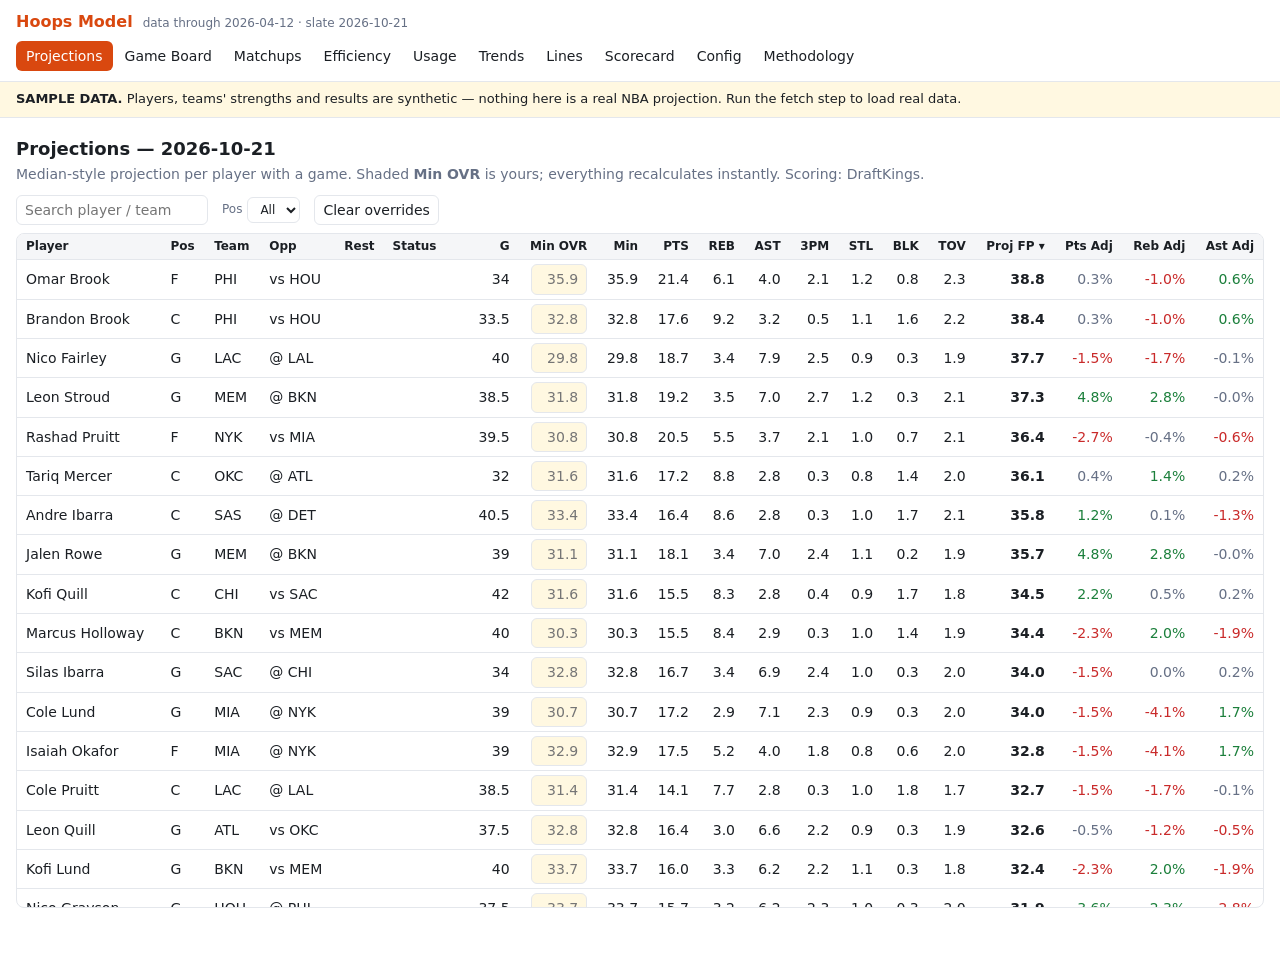
==== site/index.html @ b546e44d "Add NBA projections site: pipeline, model, backtest, scorecard, static frontend Basketball counterpa" ====
<!doctype html>
<html lang="en">
<head>
<meta charset="utf-8">
<meta name="viewport" content="width=device-width, initial-scale=1">
<title>Hoops Model</title>
<link rel="icon" href="data:,">
<link rel="stylesheet" href="style.css">
</head>
<body>
<header>
  <div class="brand"><b>Hoops Model</b><span id="asof"></span></div>
  <nav id="nav"></nav>
</header>
<div id="banner" hidden></div>
<main id="view"></main>
<script src="app.js"></script>
</body>
</html>
---- site/style.css ----
:root{--bg:#fff;--fg:#1b1f24;--mut:#667085;--line:#e4e7ec;--head:#f5f6f8;--acc:#d9480f;--in:#fff8e1;--good:#1b7f3b;--bad:#c92a2a}
@media (prefers-color-scheme:dark){:root{--bg:#14161a;--fg:#e6e8eb;--mut:#98a2b3;--line:#2a2e35;--head:#1d2025;--acc:#ff8a4c;--in:#3a3118;--good:#5fd38d;--bad:#ff7b7b}}
*{box-sizing:border-box}
body{margin:0;background:var(--bg);color:var(--fg);font:14px/1.45 system-ui,-apple-system,Segoe UI,Roboto,sans-serif}
header{display:flex;flex-wrap:wrap;gap:8px 20px;align-items:center;padding:10px 16px;border-bottom:1px solid var(--line);position:sticky;top:0;background:var(--bg);z-index:5}
.brand b{font-size:16px;color:var(--acc)}.brand span{margin-left:10px;color:var(--mut);font-size:12px}
nav{display:flex;flex-wrap:wrap;gap:2px}
nav a{padding:5px 10px;border-radius:6px;color:var(--fg);text-decoration:none}
nav a.on{background:var(--acc);color:#fff}
#banner{background:var(--in);padding:8px 16px;border-bottom:1px solid var(--line);font-size:13px}
main{padding:14px 16px 60px;max-width:1500px;margin:auto}
h2{margin:4px 0 2px;font-size:18px}p.sub{margin:0 0 10px;color:var(--mut)}
.bar{display:flex;flex-wrap:wrap;gap:8px 14px;align-items:center;margin:8px 0}
.bar label{color:var(--mut);font-size:12px;display:flex;gap:5px;align-items:center}
input,select,button{font:inherit;color:var(--fg);background:var(--bg);border:1px solid var(--line);border-radius:6px;padding:4px 8px}
button{cursor:pointer}button:hover{border-color:var(--acc)}
.tw{overflow:auto;border:1px solid var(--line);border-radius:8px;max-height:75vh}
table{border-collapse:collapse;width:100%;white-space:nowrap}
th,td{padding:4px 9px;text-align:right;border-bottom:1px solid var(--line)}
th{position:sticky;top:0;background:var(--head);cursor:pointer;user-select:none;font-weight:600;font-size:12px}
th:hover{color:var(--acc)}th.s::after{content:" \25BE"}th.s.asc::after{content:" \25B4"}
td.l,th.l{text-align:left}tr:hover td{background:var(--head)}
td input.ovr{width:56px;text-align:right;background:var(--in)}
.out td{color:var(--mut);text-decoration:line-through}
.good{color:var(--good)}.bad{color:var(--bad)}.mut{color:var(--mut)}
.pill{padding:1px 7px;border-radius:9px;font-size:11px;border:1px solid var(--line)}
.hot{color:var(--bad);border-color:var(--bad)}.cold{color:#1c7ed6;border-color:#1c7ed6}
.cards{display:grid;grid-template-columns:repeat(auto-fit,minmax(150px,1fr));gap:10px;margin:10px 0}
.card{border:1px solid var(--line);border-radius:8px;padding:10px 12px}.card b{display:block;font-size:20px}.card span{color:var(--mut);font-size:12px}
.doc{max-width:820px;line-height:1.55}.doc h3{margin:18px 0 4px}.doc code{background:var(--head);padding:1px 4px;border-radius:4px}
.two{display:grid;grid-template-columns:repeat(auto-fit,minmax(520px,1fr));gap:14px}
@media (max-width:640px){.two{grid-template-columns:1fr}main{padding:10px}}
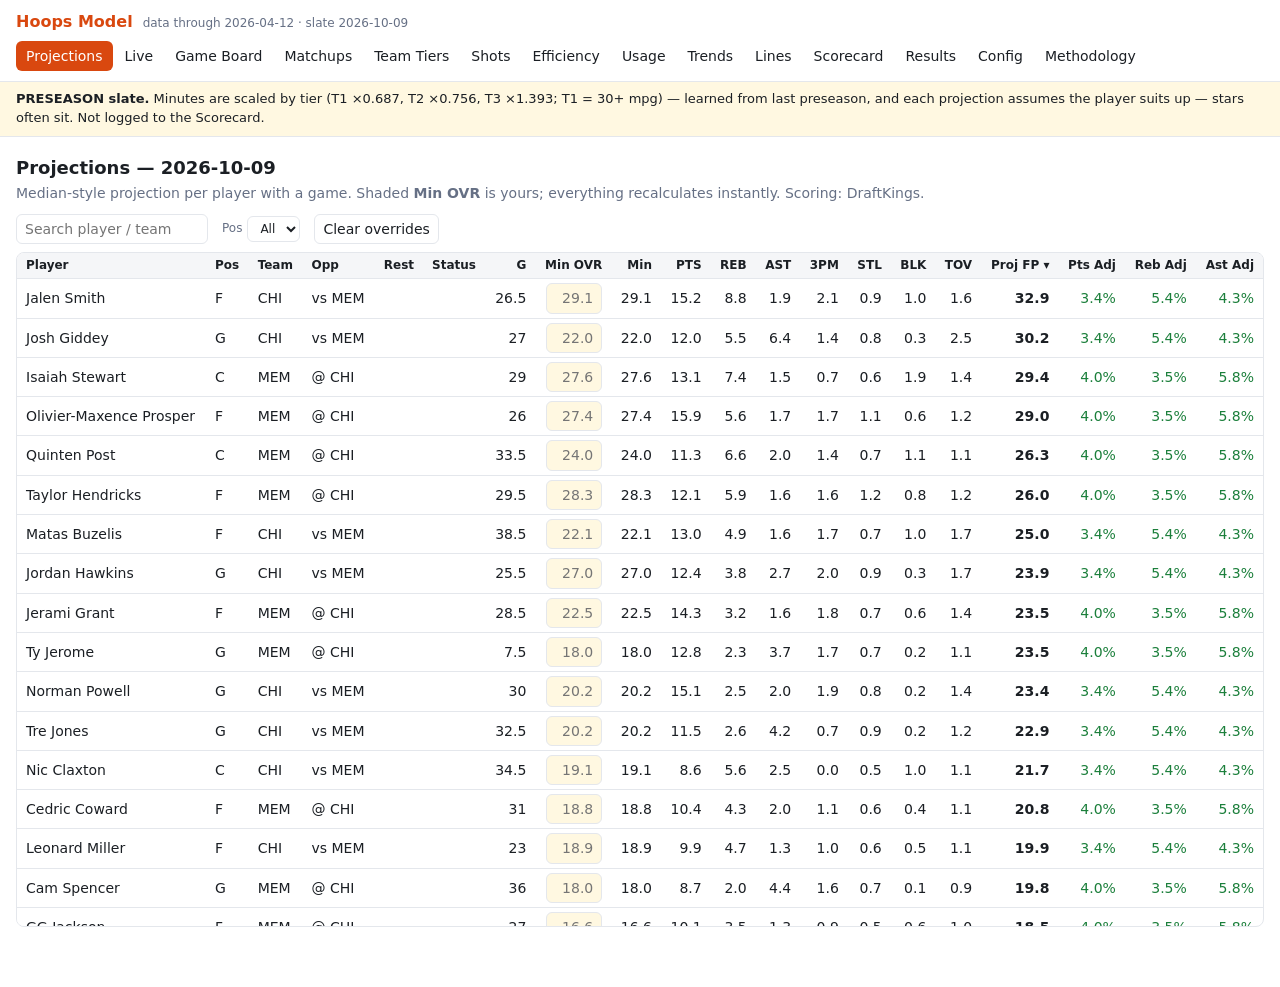
==== commit 0c9105df: "Site: always load the latest app.js/style.css and revalidate data files (stale browser cache hid new" ====
--- a/site/index.html
+++ b/site/index.html
@@ -5,7 +5,7 @@
 <meta name="viewport" content="width=device-width, initial-scale=1">
 <title>Hoops Model</title>
 <link rel="icon" href="data:,">
-<link rel="stylesheet" href="style.css">
+<script>document.write('<link rel="stylesheet" href="style.css?v=' + Date.now() + '">');</script>
 </head>
 <body>
 <header>
@@ -14,6 +14,6 @@
 </header>
 <div id="banner" hidden></div>
 <main id="view"></main>
-<script src="app.js"></script>
+<script>document.write('<script src="app.js?v=' + Date.now() + '"><\/script>');</script>
 </body>
 </html>
--- a/site/style.css
+++ b/site/style.css
@@ -17,16 +17,29 @@
 .tw{overflow:auto;border:1px solid var(--line);border-radius:8px;max-height:75vh}
 table{border-collapse:collapse;width:100%;white-space:nowrap}
 th,td{padding:4px 9px;text-align:right;border-bottom:1px solid var(--line)}
-th{position:sticky;top:0;background:var(--head);cursor:pointer;user-select:none;font-weight:600;font-size:12px}
+th{position:sticky;top:0;z-index:2;background:var(--head);cursor:pointer;user-select:none;font-weight:600;font-size:12px}
 th:hover{color:var(--acc)}th.s::after{content:" \25BE"}th.s.asc::after{content:" \25B4"}
 td.l,th.l{text-align:left}tr:hover td{background:var(--head)}
 td input.ovr{width:56px;text-align:right;background:var(--in)}
 .out td{color:var(--mut);text-decoration:line-through}
 .good{color:var(--good)}.bad{color:var(--bad)}.mut{color:var(--mut)}
 .pill{padding:1px 7px;border-radius:9px;font-size:11px;border:1px solid var(--line)}
-.hot{color:var(--bad);border-color:var(--bad)}.cold{color:#1c7ed6;border-color:#1c7ed6}
+.hot{color:var(--acc);border-color:var(--acc)}.cold{color:#1c7ed6;border-color:#1c7ed6}
 .cards{display:grid;grid-template-columns:repeat(auto-fit,minmax(150px,1fr));gap:10px;margin:10px 0}
 .card{border:1px solid var(--line);border-radius:8px;padding:10px 12px}.card b{display:block;font-size:20px}.card span{color:var(--mut);font-size:12px}
 .doc{max-width:820px;line-height:1.55}.doc h3{margin:18px 0 4px}.doc code{background:var(--head);padding:1px 4px;border-radius:4px}
 .two{display:grid;grid-template-columns:repeat(auto-fit,minmax(520px,1fr));gap:14px}
 @media (max-width:640px){.two{grid-template-columns:1fr}main{padding:10px}}
+td:first-child,th:first-child{position:sticky;left:0;background:var(--bg);z-index:1}
+th:first-child{background:var(--head);z-index:3}
+tr:hover td:first-child{background:var(--head)}
+.banner{background:var(--in);padding:8px 12px;border:1px solid var(--line);border-radius:6px;font-size:13px}
+
+.scbar{gap:10px 16px;align-items:end}.scbar input,.scbar select{max-width:260px}
+.scwrap{display:flex;flex-wrap:wrap;gap:18px;align-items:flex-start}
+.scwrap>div:first-child{flex:1 1 420px;max-width:640px}.scside{flex:1 1 380px;min-width:300px}
+.scchart{width:100%;height:auto;display:block;background:var(--bg);border:1px solid var(--line);border-radius:8px}
+.sclegend{display:flex;flex-wrap:wrap;gap:6px 14px;align-items:center;justify-content:center;margin:8px 0 0;font-size:12px;color:var(--mut)}
+.scsw{display:inline-flex}.scsw i{display:block;width:18px;height:10px}.scsw i:first-child{border-radius:3px 0 0 3px}.scsw i:last-child{border-radius:0 3px 3px 0}
+.sccell{cursor:crosshair}.sccell:hover{stroke:var(--fg);stroke-width:.18}
+#sctip{position:fixed;z-index:20;max-width:270px;padding:6px 9px;border-radius:6px;background:var(--fg);color:var(--bg);font-size:12px;pointer-events:none}
